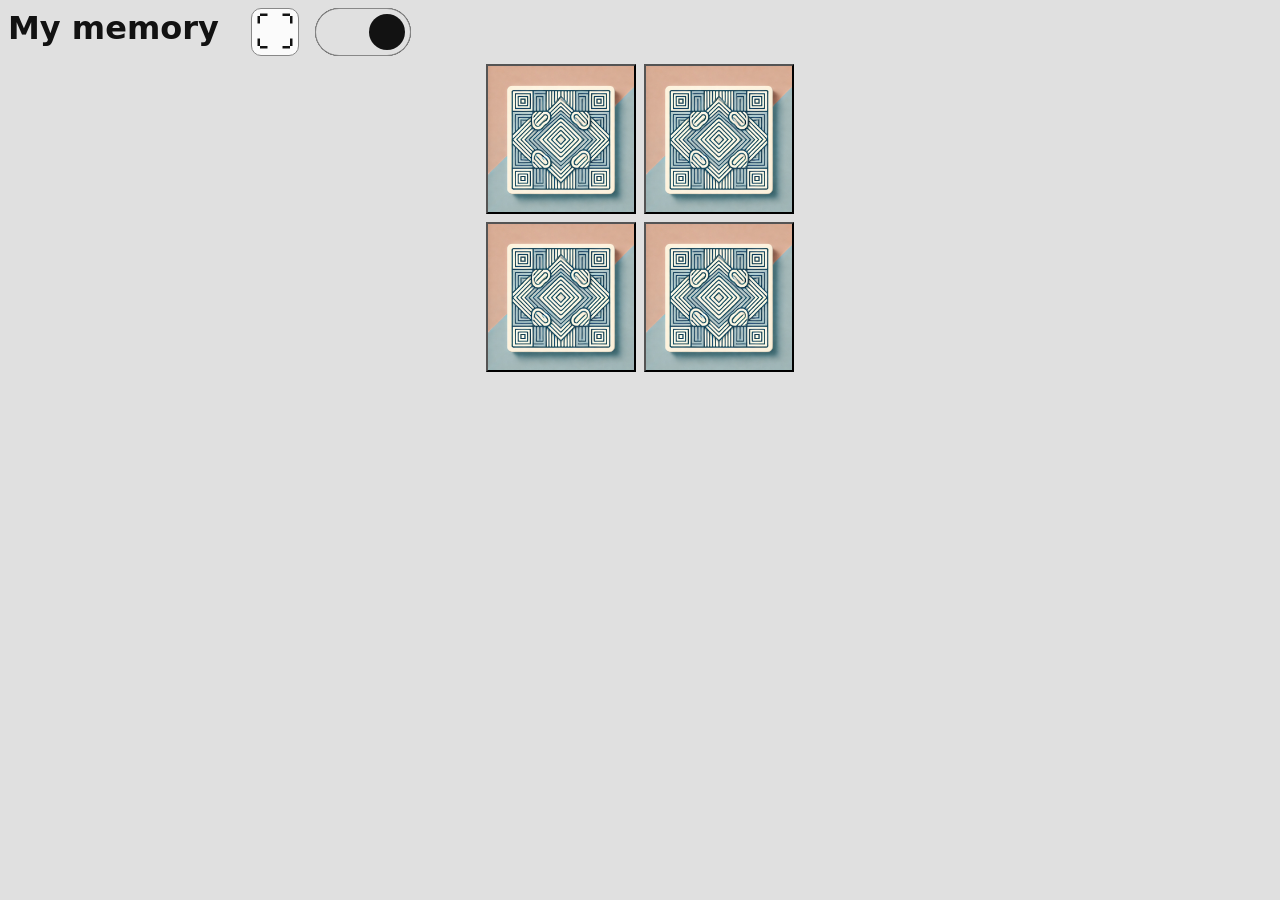
==== index.html @ 54a42ad2 "initial commit" ====
<!doctype html>
<html lang="en">
<head>
    <meta charset="UTF-8"/>
    <meta name="viewport" content="width=device-width, initial-scale=1.0"/>
    <meta name="description" content="Simple website to play a game of memory"/>
    <title>Play memory</title>
    <link rel="stylesheet" href="./style.css"/>
    <link rel="manifest" href="./manifest.json"/>
    <link rel="icon" type="image/webp" href="./favicon.webp">
    <script>
        if ("serviceWorker" in navigator) {
            navigator.serviceWorker.register("sw.js")
        }
    </script>
    <script type="module" src="./main.js" defer></script>
</head>
<body>
<header class="header">
    <h1 class="title">My memory</h1>
    <div class="control-buttons">
        <button type="button" class="fullscreen-btn" aria-label="activate full screen mode"
                title="activate full screen mode"
                aria-pressed="false">&#x26F6;
        </button>
        <div class="dark-mode-toggle">
            <label>
                <input type='checkbox' aria-label="use light mode">
                <span class='slider'></span>
            </label>
        </div>
    </div>
</header>
<main class="main">
</main>
</body>
</html>
---- style.css ----
:root {
    --gray: #888;
    --dark: #121212;
    --light: rgba(255 255 255 / 87%);
    font-family: Inter, system-ui, Avenir, Helvetica, Arial, sans-serif;
    line-height: 1.5;
    font-weight: 400;
    color-scheme: light dark;
    color: var(--light);
    background-color: var(--dark);
    font-synthesis: none;
    text-rendering: optimizeLegibility;
    -moz-osx-font-smoothing: grayscale;
}

*,
*::before,
*::after {
    box-sizing: border-box;
    margin: 0;
    padding: 0;
}

html {
    -moz-text-size-adjust: none;
    -webkit-text-size-adjust: none;
    text-size-adjust: none;
}

button {
    cursor: pointer;
    color: var(--light);
    background-color: var(--dark);
}

*:focus-visible {
    outline: 3px solid Highlight;
    box-shadow: 0 0 0 5px Canvas;
    outline-offset: 1px;
}

.light {
    color: var(--dark);
    background-color: var(--light);
}

.light button {
    color: var(--dark);
    background-color: var(--light);
}

html, body {
    height: 100%;
}

body {
    display: flex;
    flex-flow: column;
    padding: 8px;
    gap: 8px;
}

.header {
    display: flex;
    flex-wrap: wrap;
    flex: 0 1 auto;
    column-gap: 32px;
    row-gap: 8px;
}

.title {
    line-height: calc(1em + 0.5rem);
    text-wrap: balance;
}

.control-buttons {
    display: flex;
    flex-flow: wrap;
    column-gap: 16px;
    row-gap: 8px;
}

.fullscreen-btn {
    display: block;
    height: 48px;
    width: 48px;
    font-size: 40px;
    line-height: 0;
    border-radius: 10px;
    border: 1px solid var(--gray);
}

.main {
    flex: 1 1 auto;
    display: flex;
    justify-content: center;
    align-items: flex-start;
}

.grid {
    display: grid;
    gap: 8px;
}

.cell {
    display: block;
    height: 100%;
    width: 100%;
    max-height: 150px;
    max-width: 150px;
}

.card {
    display: block;
    height: 100%;
    width: 100%;
    object-fit: fill;
}

.dark-mode-toggle {
    position: relative;
    width: 96px;
    min-width: 96px;
    height: 48px;
}

.dark-mode-toggle label {
    position: absolute;
    width: 100%;
    height: 100%;
    background-color: var(--dark);
    border-radius: 24px;
    cursor: pointer;
}

.dark-mode-toggle input {
    position: absolute;
    opacity: 0;
}

.dark-mode-toggle input:checked ~ .slider {
    background-color: var(--light);
}

.dark-mode-toggle input:focus-visible ~ .slider {
    outline: 3px solid Highlight;
    box-shadow: 0 0 0 5px Canvas;
    outline-offset: 1px;
}

.slider {
    position: absolute;
    width: 100%;
    height: 100%;
    border-radius: 24px;
    transition: 0.3s;
    border: 1px solid var(--gray);
}

.slider::before {
    content: "";
    position: absolute;
    top: 5px;
    left: 5px;
    width: 36px;
    height: 36px;
    border-radius: 50%;
    box-shadow: inset 14px -8px 0 0 var(--light);
    background-color: var(--dark);
    transition: 0.3s;
}

input:checked ~ .slider::before {
    transform: translateX(48px);
    background-color: var(--dark);
    box-shadow: none;
}

.loading-box {
    display: flex;
    flex-direction: column;
    gap: 8px;
    width: 300px;
    height: 200px;
    padding: 8px;
    text-align: center;
    border-radius: 10px;
    border: 2px solid var(--gray);
    position: relative;
}

.loading-status {
    font-weight: bold;
}

.light .loading-box {
    border: 2px solid var(--dark);
}

.spinner::before {
    animation: 1.5s linear infinite spinner;
    animation-play-state: inherit;
    border: solid 5px #cfd0d1;
    border-bottom-color: #1c87c9;
    border-radius: 50%;
    content: "";
    height: 50px;
    width: 50px;
    top: 50%;
    position: absolute;
    will-change: transform;
}

@keyframes spinner {
    0% {
        transform: translate3d(-50%, -50%, 0) rotate(0deg);
    }
    100% {
        transform: translate3d(-50%, -50%, 0) rotate(360deg);
    }
}
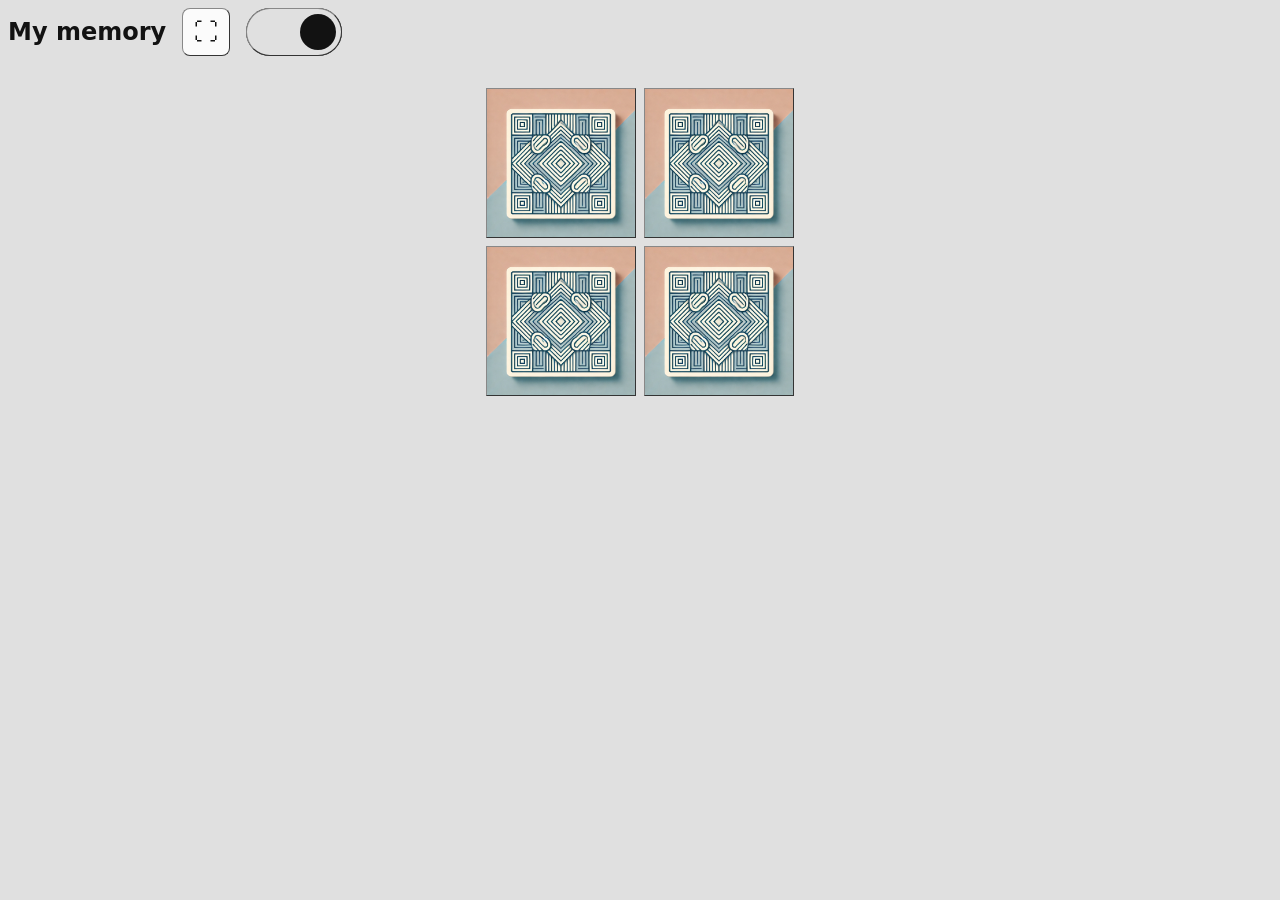
==== commit bf1e22f4: "next iteration" ====
--- a/index.html
+++ b/index.html
@@ -3,35 +3,23 @@
 <head>
     <meta charset="UTF-8"/>
     <meta name="viewport" content="width=device-width, initial-scale=1.0"/>
-    <meta name="description" content="Simple website to play a game of memory"/>
+    <meta name="description" content="Simple, offline capable website to play a game of memory"/>
     <title>Play memory</title>
     <link rel="stylesheet" href="./style.css"/>
     <link rel="manifest" href="./manifest.json"/>
     <link rel="icon" type="image/webp" href="./favicon.webp">
-    <script>
-        if ("serviceWorker" in navigator) {
-            navigator.serviceWorker.register("sw.js")
-        }
-    </script>
     <script type="module" src="./main.js" defer></script>
 </head>
 <body>
 <header class="header">
     <h1 class="title">My memory</h1>
-    <div class="control-buttons">
-        <button type="button" class="fullscreen-btn" aria-label="activate full screen mode"
-                title="activate full screen mode"
-                aria-pressed="false">&#x26F6;
-        </button>
-        <div class="dark-mode-toggle">
-            <label>
-                <input type='checkbox' aria-label="use light mode">
-                <span class='slider'></span>
-            </label>
-        </div>
-    </div>
+    <div class="control-area"></div>
 </header>
 <main class="main">
+    <noscript class="error-box">
+        <h2 class="error-title">Error</h2>
+        <p class="error-details">Please activate Javascript if you want to play memory.</p>
+    </noscript>
 </main>
 </body>
 </html>
--- a/style.css
+++ b/style.css
@@ -1,6 +1,11 @@
 :root {
+    --size-s: 4px;
+    --size-m: 8px;
+    --size-l: 16px;
+    --size-xl: 32px;
     --gray: #888;
     --dark: #121212;
+    --primary: #3700b3;
     --light: rgba(255 255 255 / 87%);
     font-family: Inter, system-ui, Avenir, Helvetica, Arial, sans-serif;
     line-height: 1.5;
@@ -13,6 +18,11 @@
     -moz-osx-font-smoothing: grayscale;
 }
 
+.light {
+    color: var(--dark);
+    background-color: var(--light);
+}
+
 *,
 *::before,
 *::after {
@@ -27,10 +37,23 @@
     text-size-adjust: none;
 }
 
+p,
+h1,
+h2,
+h3 {
+    overflow-wrap: break-word;
+}
+
+h1,
+h2,
+h3 {
+    line-height: calc(1em + 0.5rem);
+    text-wrap: balance;
+}
+
 button {
+    font: inherit;
     cursor: pointer;
-    color: var(--light);
-    background-color: var(--dark);
 }
 
 *:focus-visible {
@@ -39,9 +62,39 @@
     outline-offset: 1px;
 }
 
-.light {
-    color: var(--dark);
-    background-color: var(--light);
+html, body {
+    height: 100%;
+}
+
+body {
+    display: flex;
+    flex-flow: column;
+    padding: var(--size-m);
+    gap: var(--size-xl);
+}
+
+.header {
+    display: flex;
+    flex-wrap: wrap;
+    flex: 0 1 auto;
+    column-gap: var(--size-l);
+    row-gap: var(--size-m);
+    align-items: center;
+}
+
+.title {
+    font-size: 1.5rem;
+}
+
+button {
+    color: var(--light);
+    background-color: var(--dark);
+    border: 1px outset var(--gray);
+}
+
+button:hover, button:focus {
+    filter: brightness(80%);
+    border: 1px inset var(--gray);
 }
 
 .light button {
@@ -49,72 +102,22 @@
     background-color: var(--light);
 }
 
-html, body {
-    height: 100%;
-}
-
-body {
-    display: flex;
-    flex-flow: column;
-    padding: 8px;
-    gap: 8px;
-}
-
-.header {
-    display: flex;
-    flex-wrap: wrap;
-    flex: 0 1 auto;
-    column-gap: 32px;
-    row-gap: 8px;
-}
-
-.title {
-    line-height: calc(1em + 0.5rem);
-    text-wrap: balance;
-}
-
-.control-buttons {
+.control-area {
     display: flex;
     flex-flow: wrap;
-    column-gap: 16px;
-    row-gap: 8px;
+    column-gap: var(--size-l);
+    row-gap: var(--size-m);
 }
 
 .fullscreen-btn {
-    display: block;
     height: 48px;
     width: 48px;
-    font-size: 40px;
-    line-height: 0;
-    border-radius: 10px;
-    border: 1px solid var(--gray);
-}
-
-.main {
-    flex: 1 1 auto;
-    display: flex;
-    justify-content: center;
-    align-items: flex-start;
-}
-
-.grid {
-    display: grid;
-    gap: 8px;
-}
-
-.cell {
-    display: block;
-    height: 100%;
-    width: 100%;
-    max-height: 150px;
-    max-width: 150px;
-}
-
-.card {
-    display: block;
-    height: 100%;
-    width: 100%;
-    object-fit: fill;
+    font-size: 24px;
+    border-radius: var(--size-m);
+}
+
+.fullscreen-btn:active {
+    font-size: 28px;
 }
 
 .dark-mode-toggle {
@@ -134,8 +137,9 @@
 }
 
 .dark-mode-toggle input {
-    position: absolute;
+    height: 0;
     opacity: 0;
+    width: 0;
 }
 
 .dark-mode-toggle input:checked ~ .slider {
@@ -154,7 +158,12 @@
     height: 100%;
     border-radius: 24px;
     transition: 0.3s;
-    border: 1px solid var(--gray);
+    border: 1px outset var(--gray);
+}
+
+.slider:hover {
+    filter: brightness(80%);
+    border: 1px inset var(--gray);
 }
 
 .slider::before {
@@ -171,26 +180,86 @@
 }
 
 input:checked ~ .slider::before {
+    background-color: var(--dark);
+    box-shadow: none;
     transform: translateX(48px);
-    background-color: var(--dark);
-    box-shadow: none;
+}
+
+.main {
+    flex: 1 1 auto;
+    display: flex;
+    justify-content: center;
+    align-items: flex-start;
+}
+
+.grid {
+    display: grid;
+    gap: var(--size-m);
+}
+
+.cell {
+    display: block;
+    height: 100%;
+    width: 100%;
+    max-height: 150px;
+    max-width: 150px;
+}
+
+.card {
+    display: block;
+    height: 100%;
+    width: 100%;
+    object-fit: fill;
+}
+
+.error-box {
+    background-color: #f8d7da;
+    border: 2px solid #f5c6cb;
+    border-radius: var(--size-m);
+    color: #721c24;
+    display: flex;
+    flex-direction: column;
+    gap: var(--size-m);
+    padding: var(--size-l);
+    width: 100%;
+}
+
+.error-title {
+    border-bottom: 1px solid #721c24;
+}
+
+.success-box {
+    background-color: #d4edda;
+    border: 2px solid #c3e6cb;
+    border-radius: var(--size-m);
+    color: #155724;
+    display: flex;
+    flex-direction: column;
+    gap: var(--size-m);
+    padding: var(--size-l);
+    width: 100%;
+}
+
+.success-title {
+    border-bottom: 1px solid #155724;
 }
 
 .loading-box {
     display: flex;
     flex-direction: column;
-    gap: 8px;
+    align-items: center;
+    gap: var(--size-m);
     width: 300px;
     height: 200px;
-    padding: 8px;
-    text-align: center;
-    border-radius: 10px;
+    padding: var(--size-m);
+    border-radius: var(--size-m);
     border: 2px solid var(--gray);
     position: relative;
 }
 
 .loading-status {
     font-weight: bold;
+    text-align: center;
 }
 
 .light .loading-box {
@@ -200,7 +269,7 @@
 .spinner::before {
     animation: 1.5s linear infinite spinner;
     animation-play-state: inherit;
-    border: solid 5px #cfd0d1;
+    border: solid 5px var(--light);
     border-bottom-color: #1c87c9;
     border-radius: 50%;
     content: "";
@@ -209,6 +278,11 @@
     top: 50%;
     position: absolute;
     will-change: transform;
+}
+
+.light .spinner::before {
+    border: solid 5px var(--dark);
+    border-bottom-color: #1c87c9;
 }
 
 @keyframes spinner {
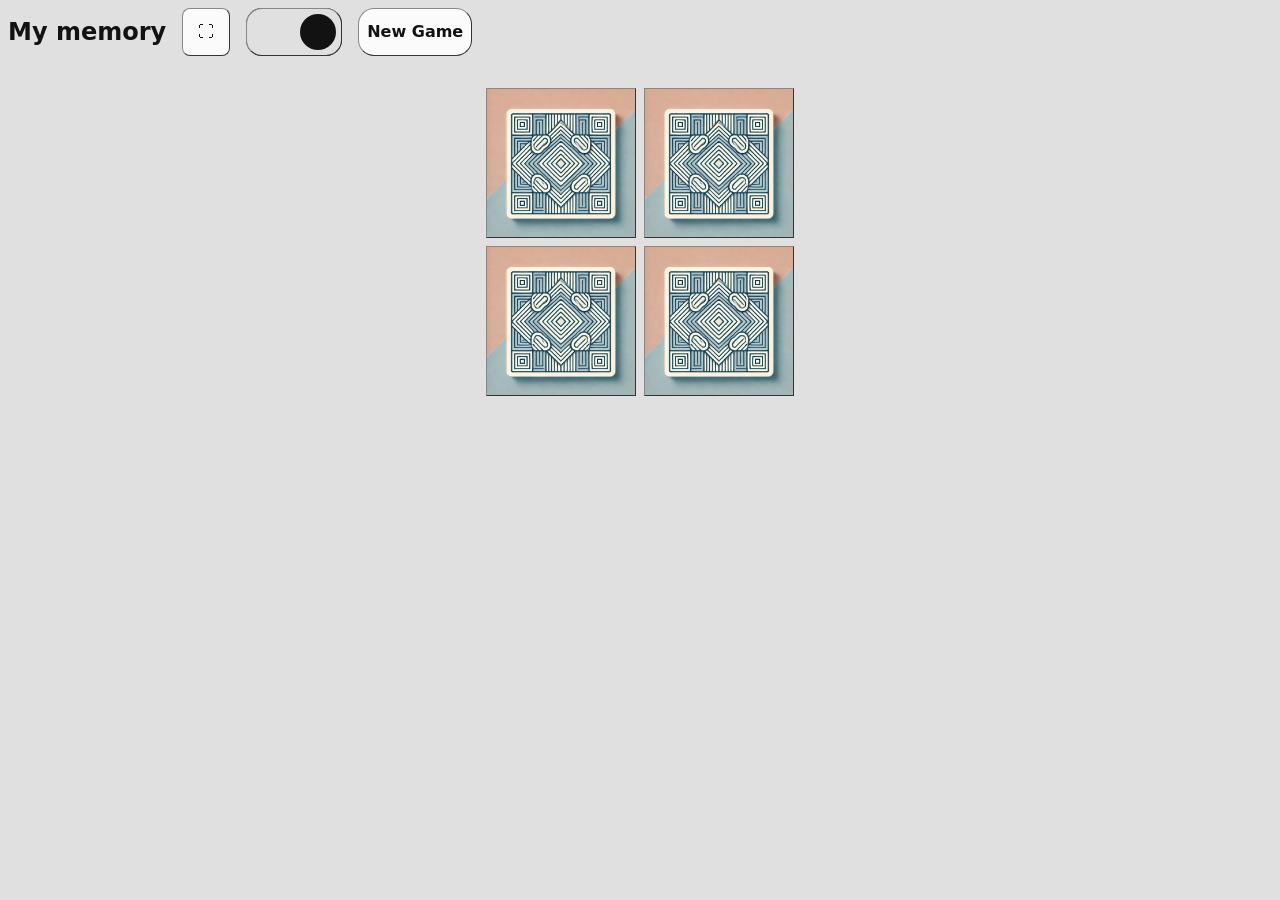
==== commit 02ddb0c9: "add new game" ====
--- a/index.html
+++ b/index.html
@@ -18,7 +18,7 @@
 <main class="main">
     <noscript class="error-box">
         <h2 class="error-title">Error</h2>
-        <p class="error-details">Please activate Javascript if you want to play memory.</p>
+        <p class="error-details">Please activate JavaScript if you want to play memory.</p>
     </noscript>
 </main>
 </body>
--- a/style.css
+++ b/style.css
@@ -2,10 +2,12 @@
     --size-s: 4px;
     --size-m: 8px;
     --size-l: 16px;
-    --size-xl: 32px;
+    --size-xl: 24px;
+    --size-xxl: 32px;
     --gray: #888;
     --dark: #121212;
     --primary: #3700b3;
+    --error: #721c24;
     --light: rgba(255 255 255 / 87%);
     font-family: Inter, system-ui, Avenir, Helvetica, Arial, sans-serif;
     line-height: 1.5;
@@ -16,6 +18,9 @@
     font-synthesis: none;
     text-rendering: optimizeLegibility;
     -moz-osx-font-smoothing: grayscale;
+    -moz-text-size-adjust: none;
+    -webkit-text-size-adjust: none;
+    text-size-adjust: none;
 }
 
 .light {
@@ -31,12 +36,6 @@
     padding: 0;
 }
 
-html {
-    -moz-text-size-adjust: none;
-    -webkit-text-size-adjust: none;
-    text-size-adjust: none;
-}
-
 p,
 h1,
 h2,
@@ -51,9 +50,21 @@
     text-wrap: balance;
 }
 
+p {
+    text-wrap: pretty;
+}
+
+input, button {
+    font: inherit;
+}
+
 button {
-    font: inherit;
     cursor: pointer;
+}
+
+button,
+[type='button'] {
+    -webkit-appearance: button;
 }
 
 *:focus-visible {
@@ -70,13 +81,12 @@
     display: flex;
     flex-flow: column;
     padding: var(--size-m);
-    gap: var(--size-xl);
+    gap: var(--size-xxl);
 }
 
 .header {
     display: flex;
     flex-wrap: wrap;
-    flex: 0 1 auto;
     column-gap: var(--size-l);
     row-gap: var(--size-m);
     align-items: center;
@@ -97,7 +107,7 @@
     border: 1px inset var(--gray);
 }
 
-.light button {
+.light button, .light dialog {
     color: var(--dark);
     background-color: var(--light);
 }
@@ -112,12 +122,12 @@
 .fullscreen-btn {
     height: 48px;
     width: 48px;
-    font-size: 24px;
+    font-size: var(--size-l);
     border-radius: var(--size-m);
 }
 
 .fullscreen-btn:active {
-    font-size: 28px;
+    font-size: var(--size-xl);
 }
 
 .dark-mode-toggle {
@@ -132,7 +142,7 @@
     width: 100%;
     height: 100%;
     background-color: var(--dark);
-    border-radius: 24px;
+    border-radius: var(--size-l);
     cursor: pointer;
 }
 
@@ -156,7 +166,7 @@
     position: absolute;
     width: 100%;
     height: 100%;
-    border-radius: 24px;
+    border-radius: var(--size-l);
     transition: 0.3s;
     border: 1px outset var(--gray);
 }
@@ -185,6 +195,12 @@
     transform: translateX(48px);
 }
 
+.new-game-btn {
+    padding: var(--size-m);
+    font-weight: bold;
+    border-radius: var(--size-l);
+}
+
 .main {
     flex: 1 1 auto;
     display: flex;
@@ -199,10 +215,14 @@
 
 .cell {
     display: block;
-    height: 100%;
-    width: 100%;
+    min-height: 50px;
+    min-width: 50px;
     max-height: 150px;
     max-width: 150px;
+}
+
+.cell:not(.card-hidden) {
+    pointer-events: none;
 }
 
 .card {
@@ -216,7 +236,7 @@
     background-color: #f8d7da;
     border: 2px solid #f5c6cb;
     border-radius: var(--size-m);
-    color: #721c24;
+    color: var(--error);
     display: flex;
     flex-direction: column;
     gap: var(--size-m);
@@ -225,7 +245,7 @@
 }
 
 .error-title {
-    border-bottom: 1px solid #721c24;
+    border-bottom: 1px solid var(--error);
 }
 
 .success-box {
@@ -292,4 +312,74 @@
     100% {
         transform: translate3d(-50%, -50%, 0) rotate(360deg);
     }
+}
+
+.start-game-dialog {
+    border-radius: var(--size-m);
+    margin: auto;
+}
+
+dialog::backdrop {
+    background-color: rgba(0 0 0 / 90%);
+}
+
+.dialog-header {
+    display: flex;
+    align-items: center;
+    padding: var(--size-l);
+    gap: var(--size-l);
+    border-bottom: 1px solid var(--light);
+}
+
+.dialog-close-btn {
+    min-width: 48px;
+    min-height: 48px;
+    max-width: 48px;
+    max-height: 48px;
+    border-radius: var(--size-m);
+}
+
+.dialog-game-btn-container {
+    display: flex;
+    flex-direction: column;
+    gap: var(--size-l);
+    padding: var(--size-l);
+}
+
+.dialog-game-btn {
+    padding: var(--size-l);
+    border-radius: var(--size-m);
+}
+
+.confetti-container {
+    position: fixed;
+    top: 0;
+    left: 0;
+    width: 100%;
+    height: 100%;
+    pointer-events: none;
+    z-index: 1000;
+    overflow: hidden;
+}
+
+.confetti {
+    position: absolute;
+    width: 10px;
+    height: 10px;
+    top: -10px;
+    opacity: 0;
+    animation: confetti-fall linear forwards;
+}
+
+@keyframes confetti-fall {
+    0% {
+        top: -10px;
+        opacity: 1;
+        transform: translateX(0) rotateZ(0deg);
+    }
+    100% {
+        top: 100vh;
+        opacity: 0.7;
+        transform: translateX(calc(var(--random-x, 0) * 100px)) rotateZ(720deg);
+    }
 }
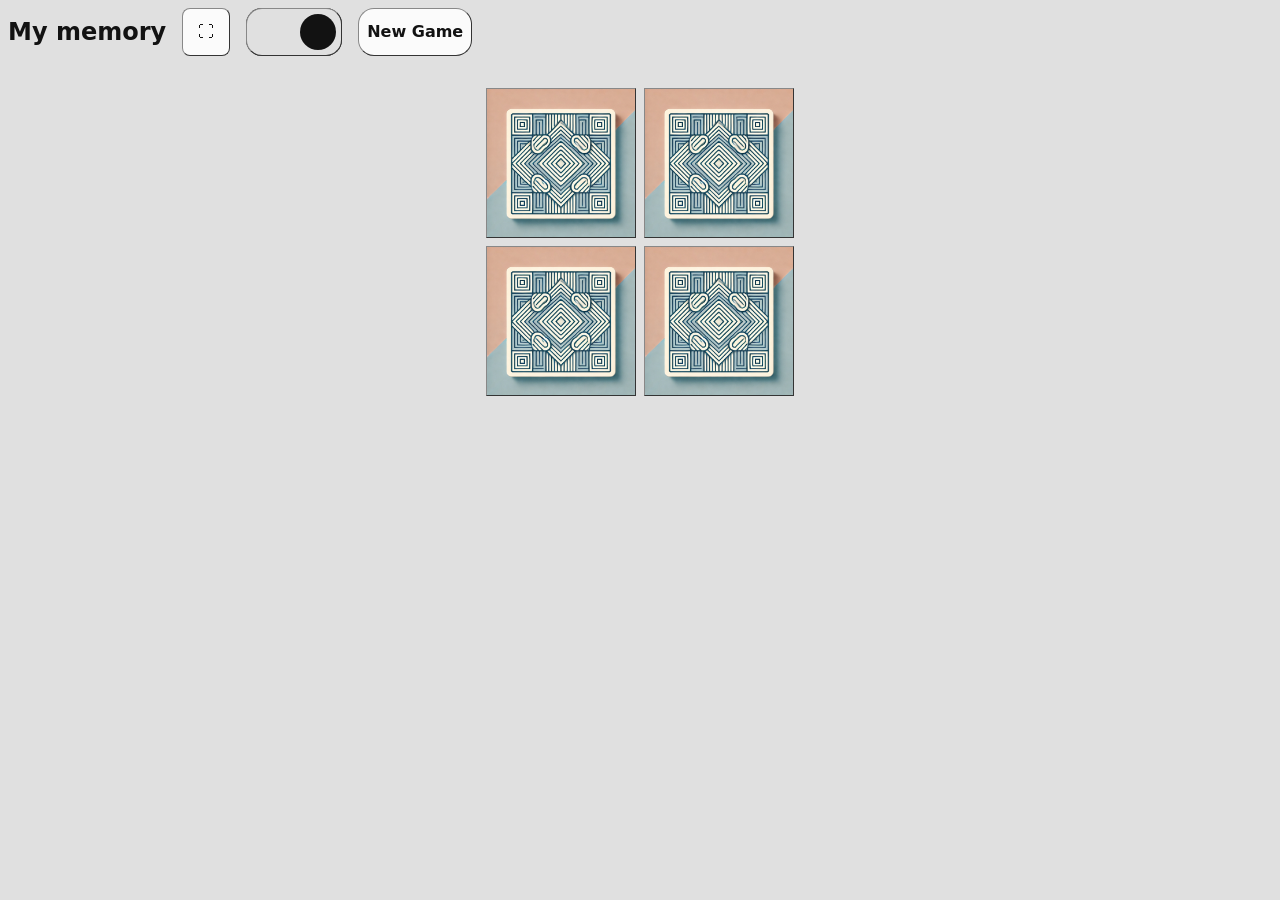
==== commit dcef63f8: "refactor accessibility attributes and improve error handling" ====
--- a/index.html
+++ b/index.html
@@ -15,7 +15,7 @@
     <h1 class="title">My memory</h1>
     <div class="control-area"></div>
 </header>
-<main class="main">
+<main class="main" aria-live="polite">
     <noscript class="error-box">
         <h2 class="error-title">Error</h2>
         <p class="error-details">Please activate JavaScript if you want to play memory.</p>
--- a/style.css
+++ b/style.css
@@ -7,8 +7,13 @@
     --gray: #888;
     --dark: #121212;
     --primary: #3700b3;
-    --error: #721c24;
     --light: rgba(255 255 255 / 87%);
+    --error-color: #f48a95;
+    --error-bg: #2d1b1d;
+    --error-border: #5c2d32;
+    --success-color: #7dcf99;
+    --success-bg: #1a2e1e;
+    --success-border: #2d5c36;
     font-family: Inter, system-ui, Avenir, Helvetica, Arial, sans-serif;
     line-height: 1.5;
     font-weight: 400;
@@ -26,6 +31,12 @@
 .light {
     color: var(--dark);
     background-color: var(--light);
+    --error-color: #721c24;
+    --error-bg: #f8d7da;
+    --error-border: #f5c6cb;
+    --success-color: #155724;
+    --success-bg: #d4edda;
+    --success-border: #c3e6cb;
 }
 
 *,
@@ -94,6 +105,8 @@
 
 .title {
     font-size: 1.5rem;
+    height: 48px;
+    align-content: center;
 }
 
 button {
@@ -102,7 +115,7 @@
     border: 1px outset var(--gray);
 }
 
-button:hover, button:focus {
+button:hover, button:focus-visible {
     filter: brightness(80%);
     border: 1px inset var(--gray);
 }
@@ -219,6 +232,7 @@
     min-width: 50px;
     max-height: 150px;
     max-width: 150px;
+    aspect-ratio: 1/1;
 }
 
 .cell:not(.card-hidden) {
@@ -233,10 +247,10 @@
 }
 
 .error-box {
-    background-color: #f8d7da;
-    border: 2px solid #f5c6cb;
-    border-radius: var(--size-m);
-    color: var(--error);
+    background-color: var(--error-bg);
+    border: 2px solid var(--error-border);
+    border-radius: var(--size-m);
+    color: var(--error-color);
     display: flex;
     flex-direction: column;
     gap: var(--size-m);
@@ -245,14 +259,14 @@
 }
 
 .error-title {
-    border-bottom: 1px solid var(--error);
+    border-bottom: 1px solid var(--error-color);
 }
 
 .success-box {
-    background-color: #d4edda;
-    border: 2px solid #c3e6cb;
-    border-radius: var(--size-m);
-    color: #155724;
+    background-color: var(--success-bg);
+    border: 2px solid var(--success-border);
+    border-radius: var(--size-m);
+    color: var(--success-color);
     display: flex;
     flex-direction: column;
     gap: var(--size-m);
@@ -261,7 +275,7 @@
 }
 
 .success-title {
-    border-bottom: 1px solid #155724;
+    border-bottom: 1px solid var(--success-color);
 }
 
 .loading-box {
@@ -315,6 +329,7 @@
 }
 
 .start-game-dialog {
+    border: none;
     border-radius: var(--size-m);
     margin: auto;
 }
@@ -328,7 +343,7 @@
     align-items: center;
     padding: var(--size-l);
     gap: var(--size-l);
-    border-bottom: 1px solid var(--light);
+    border-bottom: 1px solid var(--gray);
 }
 
 .dialog-close-btn {
@@ -339,16 +354,26 @@
     border-radius: var(--size-m);
 }
 
-.dialog-game-btn-container {
+.dialog-cardset-btn-container {
     display: flex;
     flex-direction: column;
     gap: var(--size-l);
     padding: var(--size-l);
 }
 
-.dialog-game-btn {
+.dialog-cardset-btn {
     padding: var(--size-l);
     border-radius: var(--size-m);
+    display: flex;
+    align-items: center;
+    gap: var(--size-m);
+    font-weight: bold;
+}
+
+.dialog-cardset-preview-image {
+    width: 48px;
+    height: 48px;
+    object-fit: fill;
 }
 
 .confetti-container {
@@ -380,6 +405,6 @@
     100% {
         top: 100vh;
         opacity: 0.7;
-        transform: translateX(calc(var(--random-x, 0) * 100px)) rotateZ(720deg);
+        transform: translateX(var(--drift, 0px)) rotateZ(720deg);
     }
 }
